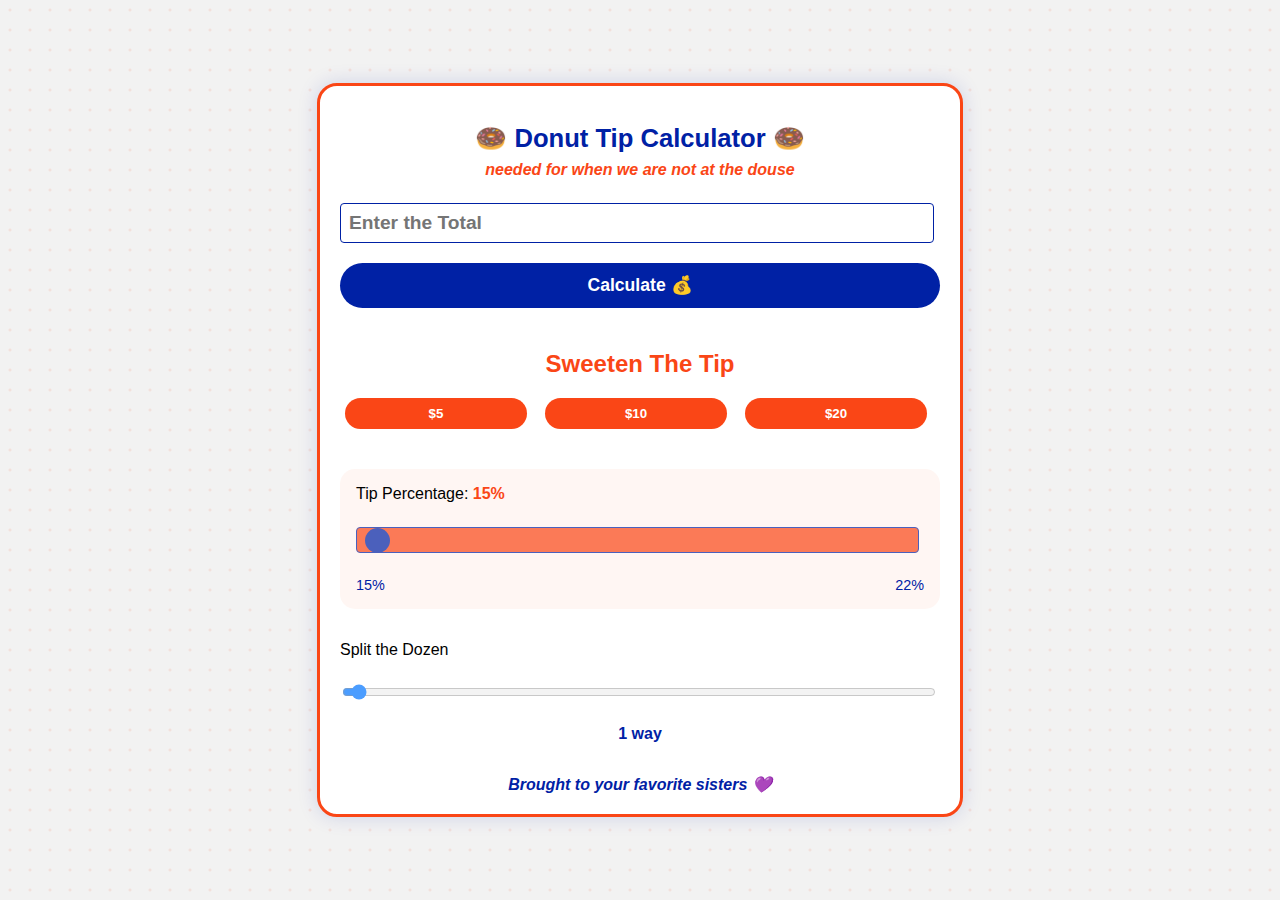
==== apps/donuts/index.html @ 82998c50 "for the donuts" ====
<!DOCTYPE html>
<html lang="en">
<head>
    <meta charset="UTF-8">
    <meta name="viewport" content="width=device-width, initial-scale=1.0, maximum-scale=1.0, user-scalable=no">
    <title>Donut Tip Calculator</title>
    <link rel="stylesheet" href="styles.css">
</head>
<body>
<div class="container responsive-container gradient-container">
        <h1>🍩 Donut Tip Calculator 🍩</h1>
        <h2>needed for when we are not at the douse</h2>
        <div class="input-group">
            <input type="number" 
                   id="bill" 
                   min="0" 
                   step="0.01" 
                   inputmode="decimal" 
                   pattern="[0-9]*[.,]?[0-9]*"
                   placeholder="Enter the Total" 
                   class="responsive-input">
            <button id="calcButton" onclick="handleCalculate()" class="calc-button">
                Calculate 💰
            </button>
        </div>
        <h2>Sweeten The Tip</h2>
        <div class="tip-options">
            <div class="fixed-tips responsive-buttons">
                <button onclick="calculateTip(5)">$5</button>
                <button onclick="calculateTip(10)">$10</button>
                <button onclick="calculateTip(20)">$20</button>
            </div>
            <div class="percentage-tip-container">
                <label for="tipPercentage">Tip Percentage: <span id="tipValue">15%</span></label>
                <input type="range" 
                       id="tipPercentage" 
                       min="15" 
                       max="22" 
                       value="15" 
                       step="1" 
                       class="tip-slider"
                       oninput="updateTipPercentage(this.value)">
                <div class="slider-labels">
                    <span>15%</span>
                    <span>22%</span>
                </div>
            </div>
        </div>
        <div class="input-group">
            <label for="people">Split the Dozen</label>
            <input type="range" id="people" min="1" max="11" value="1" oninput="updatePeopleCount()" class="responsive-slider">
            <div id="peopleCount">1 way</div>
        </div>
        <div id="result" class="result"></div>
        <div class="branding">Brought to your favorite sisters 💜</div>
    </div>
    <script src="script.js"></script>
</body>
</html>
---- apps/donuts/styles.css ----
body {
    font-family: Arial, sans-serif;
    display: flex;
    justify-content: center;
    align-items: center;
    height: 100vh;
    margin: 0;
    background-color: #f2f2f2;
    background-image: radial-gradient(rgba(250, 70, 22, 0.1) 1px, transparent 2px);
    background-size: 20px 20px;
}

.container {
    background-color: white;
    padding: 2rem;
    border-radius: 20px;
    box-shadow: 0 0 20px rgba(0, 33, 165, 0.15);
    position: relative;
    border: 3px solid #FA4616;
}

h1 {
    text-align: center;
    color: #0021A5;
    margin-bottom: 1.5rem;
    font-size: 1.6rem;
}

h1 + h2 {
    font-size: 1rem;
    font-style: italic;
    color: #FA4616;
    margin-top: -1rem;
    margin-bottom: 1.5rem;
}

h2 {
    text-align: center;
    color: #FA4616;
    margin-top: 1.5rem;
}

.input-group {
    margin-bottom: 2rem;
    display: flex;
    flex-direction: column;
    gap: 10px;
}

.tip-options {
    margin-bottom: 2rem;
}

label {
    display: block;
    margin-bottom: 0.5rem;
}

input[type="number"],
input[type="range"] {
    width: 96%;
    padding: 0.5rem;
    border: 1px solid #0021A5;
    border-radius: 4px;
}

.tip-options {
    margin-bottom: 2rem;
}

button {
    margin-right: 0.5rem;
    margin-bottom: 0.5rem;
    padding: 0.5rem 2rem;
    background-color: #FA4616;
    color: white;
    border: none;
    border-radius: 25px;
    cursor: pointer;
    transition: all 0.3s ease;
    font-weight: bold;
}

button:hover {
    background-color: #0021A5;
    transform: scale(1.05);
}

.result {
    font-weight: bold;
    margin-top: 2rem;
    color: #0021A5;
}

.responsive-input {
    font-size: larger;
    font-weight: bold;
    border: 2px solid #FA4616;
    border-radius: 12px;
    padding: 12px;
    transition: all 0.3s ease;
}

.responsive-input:focus {
    outline: none;
    border-color: #0021A5;
    box-shadow: 0 0 10px rgba(0, 33, 165, 0.2);
}

.responsive-container {
    max-width: 600px;
    width: 96%;
    margin: 0 auto;
    padding: 20px;
}

.responsive-buttons {
    display: flex;
    flex-wrap: wrap;
    justify-content: center;
    gap: 10px;
}

.responsive-buttons button {
    flex: 1 0 calc(32% - 10px);
        max-width: calc(32% - 10px);
}


@media (max-width: 430px) {
    .responsive-buttons button {
        flex: 1 0 calc(50% - 10px);
        max-width: calc(50% - 10px);
    }
}

.gradient-blue {
    background: linear-gradient(90deg, #0021A5, #001A84);
    color: white;
}

.gradient-orange {
    background: linear-gradient(45deg, #FFB60D, #FA4616);
    color: white;
}

.branding {
    text-align: center;
    margin-top: 2rem;
    color: #0021A5;
    font-style: italic;
    font-weight: bold;
}

.responsive-slider {
    height: 8px;
    border-radius: 4px;
    background: #FA4616;
    outline: none;
    opacity: 0.7;
    transition: opacity 0.2s;
}

.responsive-slider:hover {
    opacity: 1;
}

#peopleCount {
    text-align: center;
    color: #0021A5;
    font-weight: bold;
    margin-top: 0.5rem;
}

.percentage-tip-container {
    margin: 2rem 0;
    padding: 1rem;
    background-color: rgba(250, 70, 22, 0.05);
    border-radius: 15px;
}

.tip-slider {
    width: 100%;
    height: 8px;
    border-radius: 4px;
    background: #FA4616;
    outline: none;
    opacity: 0.7;
    transition: opacity 0.2s;
    -webkit-appearance: none;
    margin: 1rem 0;
}

.tip-slider::-webkit-slider-thumb {
    -webkit-appearance: none;
    appearance: none;
    width: 25px;
    height: 25px;
    border-radius: 50%;
    background: #0021A5;
    cursor: pointer;
    transition: all 0.2s ease;
}

.tip-slider::-moz-range-thumb {
    width: 25px;
    height: 25px;
    border-radius: 50%;
    background: #0021A5;
    cursor: pointer;
    transition: all 0.2s ease;
}

.tip-slider:hover {
    opacity: 1;
}

.tip-slider::-webkit-slider-thumb:hover {
    transform: scale(1.1);
}

.slider-labels {
    display: flex;
    justify-content: space-between;
    color: #0021A5;
    font-size: 0.9rem;
    margin-top: 0.5rem;
}

#tipValue {
    color: #FA4616;
    font-weight: bold;
}

.fixed-tips {
    margin-bottom: 1rem;
}

.calc-button {
    background-color: #0021A5;
    width: 100%;
    padding: 12px;
    font-size: 1.1em;
    margin: 10px 0;
}

.calc-button:hover {
    background-color: #FA4616;
}
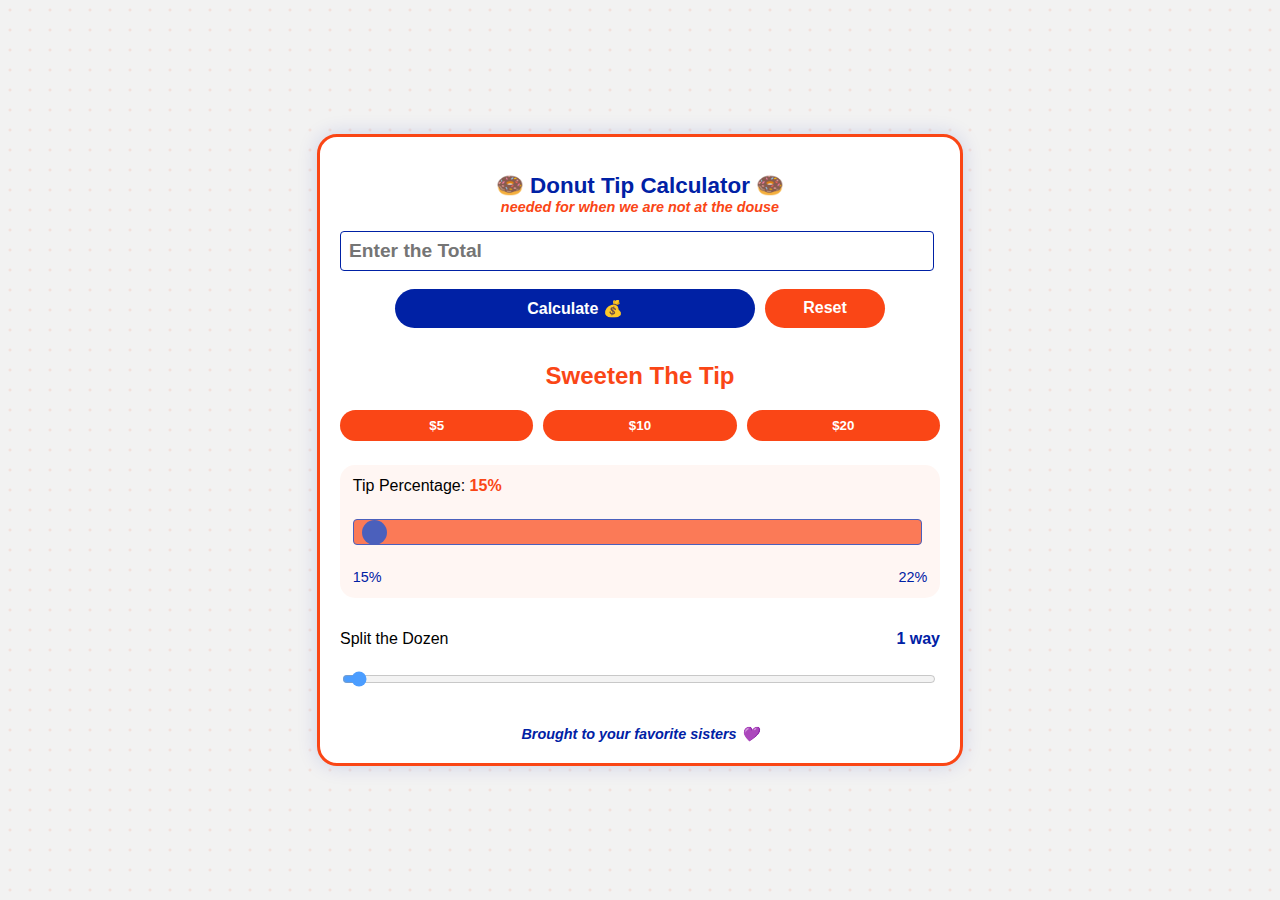
==== commit 9bbba8ac: "opt 2" ====
--- a/apps/donuts/index.html
+++ b/apps/donuts/index.html
@@ -19,9 +19,14 @@
                    pattern="[0-9]*[.,]?[0-9]*"
                    placeholder="Enter the Total" 
                    class="responsive-input">
-            <button id="calcButton" onclick="handleCalculate()" class="calc-button">
-                Calculate 💰
-            </button>
+            <div class="button-group">
+                <button id="calcButton" onclick="handleCalculate()" class="calc-button">
+                    Calculate 💰
+                </button>
+                <button onclick="window.location.reload()" class="reset-button">
+                    Reset 
+                </button>
+            </div>
         </div>
         <h2>Sweeten The Tip</h2>
         <div class="tip-options">
@@ -47,9 +52,11 @@
             </div>
         </div>
         <div class="input-group">
-            <label for="people">Split the Dozen</label>
+            <div class="split-header">
+                <label for="people">Split the Dozen</label>
+                <div id="peopleCount">1 way</div>
+            </div>
             <input type="range" id="people" min="1" max="11" value="1" oninput="updatePeopleCount()" class="responsive-slider">
-            <div id="peopleCount">1 way</div>
         </div>
         <div id="result" class="result"></div>
         <div class="branding">Brought to your favorite sisters 💜</div>
--- a/apps/donuts/styles.css
+++ b/apps/donuts/styles.css
@@ -12,39 +12,40 @@
 
 .container {
     background-color: white;
-    padding: 2rem;
+    padding: 1.5rem;
     border-radius: 20px;
     box-shadow: 0 0 20px rgba(0, 33, 165, 0.15);
     position: relative;
     border: 3px solid #FA4616;
+    max-width: 400px;
 }
 
 h1 {
     text-align: center;
     color: #0021A5;
-    margin-bottom: 1.5rem;
-    font-size: 1.6rem;
+    margin-bottom: 0.5rem;
+    font-size: 1.4rem;
 }
 
 h1 + h2 {
-    font-size: 1rem;
+    font-size: 0.9rem;
     font-style: italic;
     color: #FA4616;
-    margin-top: -1rem;
-    margin-bottom: 1.5rem;
+    margin-top: -0.5rem;
+    margin-bottom: 1rem;
 }
 
 h2 {
     text-align: center;
     color: #FA4616;
-    margin-top: 1.5rem;
+    margin-top: 1rem;
 }
 
 .input-group {
-    margin-bottom: 2rem;
+    margin-bottom: 1.5rem;
     display: flex;
     flex-direction: column;
-    gap: 10px;
+    gap: 8px;
 }
 
 .tip-options {
@@ -146,10 +147,11 @@
 
 .branding {
     text-align: center;
-    margin-top: 2rem;
+    margin-top: 1.5rem;
     color: #0021A5;
     font-style: italic;
     font-weight: bold;
+    font-size: 0.9rem;
 }
 
 .responsive-slider {
@@ -173,8 +175,8 @@
 }
 
 .percentage-tip-container {
-    margin: 2rem 0;
-    padding: 1rem;
+    margin: 1rem 0;
+    padding: 0.8rem;
     background-color: rgba(250, 70, 22, 0.05);
     border-radius: 15px;
 }
@@ -233,17 +235,86 @@
 }
 
 .fixed-tips {
-    margin-bottom: 1rem;
+    margin-bottom: 0.8rem;
+    display: flex;
+    justify-content: space-between;
+    gap: 10px;
+    flex-wrap: nowrap !important;
+}
+
+.fixed-tips button {
+    flex: 1;
+    min-width: 0;
+    padding: 0.5rem 0.5rem;
+    white-space: nowrap;
+    margin-right: 0 !important;
+    max-width: none !important;
+}
+
+.button-group {
+    display: flex;
+    gap: 10px;
+    justify-content: center;
+    margin: 10px 0;
 }
 
 .calc-button {
     background-color: #0021A5;
-    width: 100%;
-    padding: 12px;
-    font-size: 1.1em;
-    margin: 10px 0;
-}
-
-.calc-button:hover {
+    width: 60%;
+    padding: 10px;
+    font-size: 1rem;
+    margin: 0;
+}
+
+.reset-button {
     background-color: #FA4616;
+    width: 20%;
+    padding: 10px;
+    font-size: 1rem;
+    margin: 0;
+}
+
+.reset-button:hover {
+    background-color: #0021A5;
+}
+
+@media (max-width: 430px) {
+    .fixed-tips button {
+        flex: 1 1 33% !important;
+        font-size: 0.85rem;
+        padding: 0.5rem 0.25rem;
+    }
+    
+    .fixed-tips.responsive-buttons button,
+    .fixed-tips button {
+        max-width: none !important;
+        flex: 1 !important;
+    }
+    .calc-button {
+        width: 70%;
+        font-size: 0.9rem;
+    }
+    
+    .reset-button {
+        width: 25%;
+        font-size: 0.9rem;
+    }
+}
+
+.split-header {
+    display: flex;
+    justify-content: space-between;
+    align-items: center;
+    margin-bottom: 0.5rem;
+}
+
+.split-header label {
+    color: #000;
+    margin-bottom: 0;
+}
+
+#peopleCount {
+    color: #0021A5;
+    font-weight: bold;
+    margin: 0;
 }